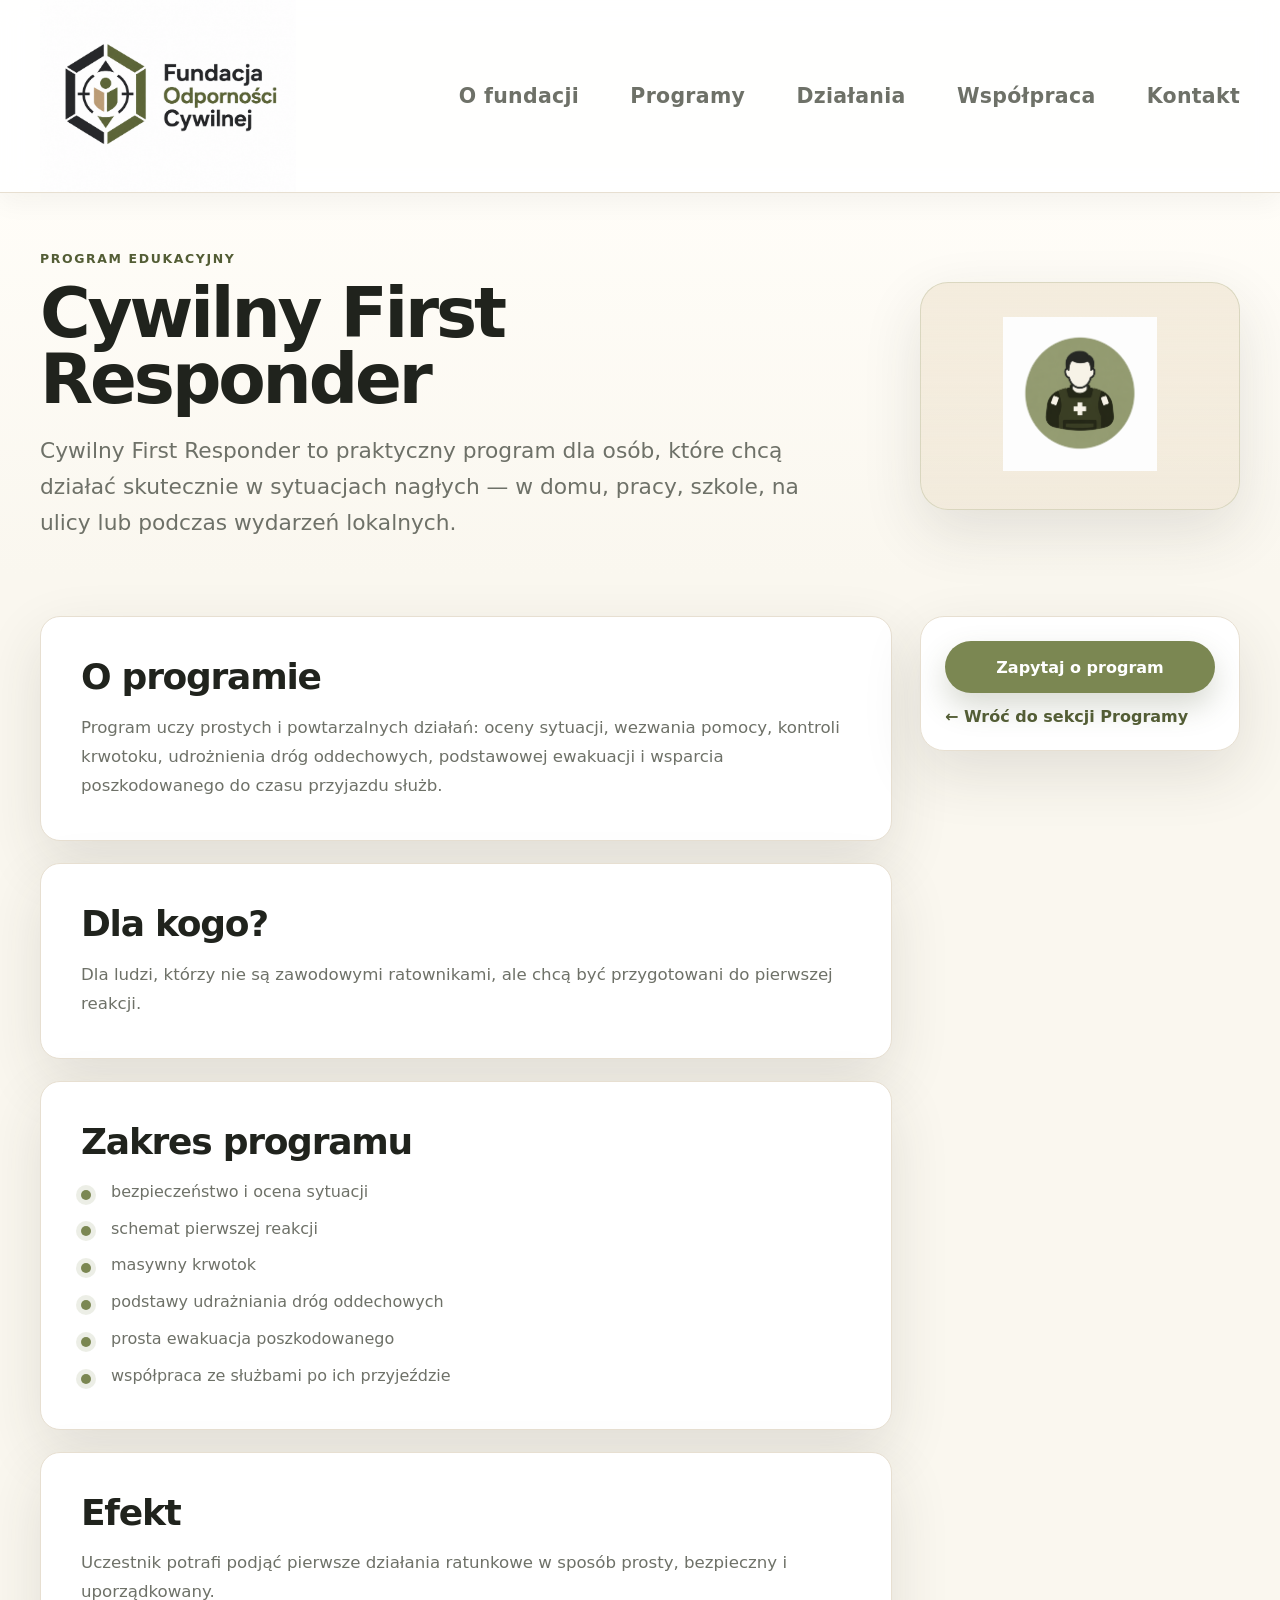
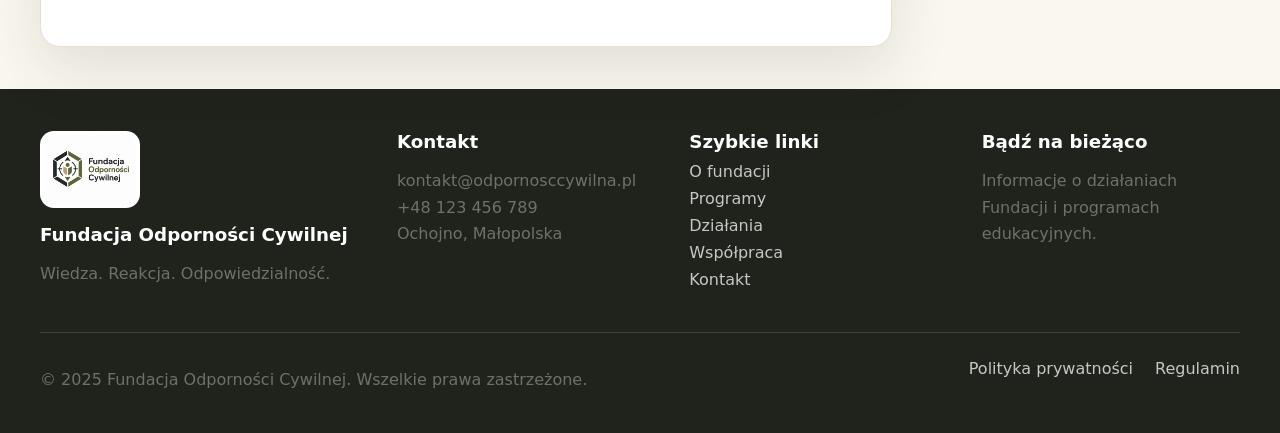
==== cywilny-first-responder/index.html @ 4ef8a20d "Dodaj podstrony programów fundacji" ====
<!doctype html>
<html lang="pl">
<head>
  <meta charset="utf-8">
  <meta name="viewport" content="width=device-width, initial-scale=1">
  <title>Cywilny First Responder | Fundacja Odporności Cywilnej</title>
  <meta name="description" content="Cywilny First Responder to praktyczny program dla osób, które chcą działać skutecznie w sytuacjach nagłych — w domu, pracy, szkole, na ulicy lub podczas wydarzeń lokalnych.">
  <meta property="og:title" content="Cywilny First Responder | Fundacja Odporności Cywilnej">
  <meta property="og:description" content="Cywilny First Responder to praktyczny program dla osób, które chcą działać skutecznie w sytuacjach nagłych — w domu, pracy, szkole, na ulicy lub podczas wydarzeń lokalnych.">
  <meta property="og:type" content="website">
  <meta property="og:image" content="../assetslogo.png.png">
  <link rel="icon" type="image/png" href="../favicon.png">
  <link rel="shortcut icon" href="../favicon.png">
  <link rel="stylesheet" href="../css/style.css">
</head>
<body>
  <header class="site-header" id="top">
    <div class="container header-inner">
      <a class="brand site-logo" href="../index.html#top" aria-label="Fundacja Odporności Cywilnej">
        <img src="../assetslogo.png.png" alt="Logo Fundacji Odporności Cywilnej">
      </a>
      <button class="nav-toggle" type="button" aria-expanded="false" aria-controls="site-nav">
        <span></span><span></span><span></span>
        <span class="sr-only">Otwórz menu</span>
      </button>
      <nav class="site-nav" id="site-nav" aria-label="Główna nawigacja">
        <a href="../index.html#o-fundacji">O fundacji</a>
        <a href="../index.html#programy">Programy</a>
        <a href="../index.html#dzialania">Działania</a>
        <a href="../index.html#wspolpraca">Współpraca</a>
        <a href="../index.html#kontakt">Kontakt</a>
      </nav>
    </div>
  </header>

  <main>
    <section class="program-hero section-soft">
      <div class="container program-hero-grid">
        <div>
          <p class="eyebrow">Program edukacyjny</p>
          <h1>Cywilny First Responder</h1>
          <p class="program-lead">Cywilny First Responder to praktyczny program dla osób, które chcą działać skutecznie w sytuacjach nagłych — w domu, pracy, szkole, na ulicy lub podczas wydarzeń lokalnych.</p>
        </div>
        <div class="program-hero-card" aria-hidden="true"><img src="../repsonder.png" alt=""></div>
      </div>
    </section>

    <section class="section">
      <div class="container program-layout">
        <div class="program-content">
          <article class="program-section-card info-card">
            <h2>O programie</h2>
            <p>Program uczy prostych i powtarzalnych działań: oceny sytuacji, wezwania pomocy, kontroli krwotoku, udrożnienia dróg oddechowych, podstawowej ewakuacji i wsparcia poszkodowanego do czasu przyjazdu służb.</p>
          </article>
          <article class="program-section-card info-card">
            <h2>Dla kogo?</h2>
            <p>Dla ludzi, którzy nie są zawodowymi ratownikami, ale chcą być przygotowani do pierwszej reakcji.</p>
          </article>
          <article class="program-section-card info-card">
            <h2>Zakres programu</h2>
            <ul class="program-list">
              <li>bezpieczeństwo i ocena sytuacji</li>
              <li>schemat pierwszej reakcji</li>
              <li>masywny krwotok</li>
              <li>podstawy udrażniania dróg oddechowych</li>
              <li>prosta ewakuacja poszkodowanego</li>
              <li>współpraca ze służbami po ich przyjeździe</li>
            </ul>
          </article>
          <article class="program-section-card info-card">
            <h2>Efekt</h2>
            <p>Uczestnik potrafi podjąć pierwsze działania ratunkowe w sposób prosty, bezpieczny i uporządkowany.</p>
          </article>
        </div>
        <aside class="program-aside" aria-label="Kontakt w sprawie programu">
          <a class="btn btn-primary" href="../index.html#kontakt">Zapytaj o program</a>
          <a class="back-link" href="../index.html#programy">← Wróć do sekcji Programy</a>
        </aside>
      </div>
    </section>
  </main>

  <footer class="site-footer">
    <div class="container footer-grid">
      <div><img class="footer-logo" src="../assetslogo.png.png" alt="Logo Fundacji Odporności Cywilnej"><h3>Fundacja Odporności Cywilnej</h3><p>Wiedza. Reakcja. Odpowiedzialność.</p></div>
      <div><h3>Kontakt</h3><p>kontakt@odpornosccywilna.pl<br>+48 123 456 789<br>Ochojno, Małopolska</p></div>
      <div><h3>Szybkie linki</h3><a href="../index.html#o-fundacji">O fundacji</a><a href="../index.html#programy">Programy</a><a href="../index.html#dzialania">Działania</a><a href="../index.html#wspolpraca">Współpraca</a><a href="../index.html#kontakt">Kontakt</a></div>
      <div><h3>Bądź na bieżąco</h3><p>Informacje o działaniach Fundacji i programach edukacyjnych.</p></div>
    </div>
    <div class="container footer-bottom"><p>© 2025 Fundacja Odporności Cywilnej. Wszelkie prawa zastrzeżone.</p><div><a href="#">Polityka prywatności</a><a href="#">Regulamin</a></div></div>
  </footer>
  <script src="../js/main.js"></script>
</body>
</html>
---- css/style.css ----
:root {
  --color-dark: #20231d;
  --color-olive: #7b8752;
  --color-olive-dark: #535d35;
  --color-sand: #e9ddc7;
  --color-bg: #faf7ef;
  --color-card: #ffffff;
  --color-muted: #6e7168;
  --color-border: #e7dfd1;
  --shadow-soft: 0 22px 60px rgba(49, 52, 39, 0.12);
}
* { box-sizing: border-box; }
html { scroll-behavior: smooth; scroll-padding-top: 145px; }
body { margin: 0; overflow-x: hidden; font-family: Inter, ui-sans-serif, system-ui, -apple-system, BlinkMacSystemFont, "Segoe UI", sans-serif; color: var(--color-dark); background: var(--color-bg); }
img { max-width: 100%; }
a { color: inherit; text-decoration: none; }
.container { width: min(1200px, calc(100% - 48px)); margin-inline: auto; }
.section, section { padding-top: 42px; padding-bottom: 42px; }
.section-soft { background: linear-gradient(180deg, #fffdf8 0%, var(--color-bg) 100%); }
.site-header { position: sticky; top: 0; z-index: 20; min-height: 145px; background: rgba(255,255,255,.94); border-bottom: 1px solid var(--color-border); box-shadow: 0 8px 26px rgba(32,35,29,.05); backdrop-filter: blur(14px); }
.header-inner { min-height: 145px; display: flex; align-items: center; justify-content: space-between; gap: clamp(42px, 5vw, 72px); padding-block: 0; }
.brand { flex: 0 0 auto; display: flex; align-items: center; margin: 0; padding: 0; }
.brand img { height: clamp(105px, 15vw, 220px); width: auto; max-width: none; display: block; object-fit: contain; }
.site-nav { display: flex; flex: 1 1 auto; align-items: center; justify-content: flex-end; gap: clamp(42px, 4vw, 56px); font-size: clamp(18px, 1.6vw, 24px); font-weight: 800; letter-spacing: .015em; color: var(--color-muted); white-space: nowrap; }
.site-nav a:hover { color: var(--color-olive-dark); }
.nav-toggle { display: none; border: 0; background: var(--color-sand); border-radius: 14px; padding: 12px; }
.nav-toggle span:not(.sr-only) { display: block; width: 24px; height: 2px; margin: 5px 0; background: var(--color-dark); }
.sr-only { position: absolute; width: 1px; height: 1px; overflow: hidden; clip: rect(0,0,0,0); }
.hero { padding-top: 56px; padding-bottom: 34px; }
.hero-grid { display: grid; grid-template-columns: minmax(0, 0.9fr) minmax(420px, 1.1fr); gap: clamp(32px, 6vw, 72px); align-items: center; }
.eyebrow { margin: 0 0 14px; color: var(--color-olive-dark); font-size: .78rem; font-weight: 800; letter-spacing: .13em; text-transform: uppercase; }
h1, h2, h3, p { overflow-wrap: anywhere; }
h1 { margin: 0; font-size: clamp(54px, 5.4vw, 80px); line-height: .96; font-weight: 800; letter-spacing: -.045em; }
h1 span, h2 span { color: var(--color-olive); }
h2 { margin: 0; font-size: clamp(32px, 4vw, 52px); line-height: 1.1; letter-spacing: -.035em; }
h3 { margin: 18px 0 10px; font-size: 1.14rem; }
.hero-lead, .section-lead { color: var(--color-muted); font-size: clamp(1.08rem, 2vw, 1.32rem); line-height: 1.65; max-width: 590px; }
.hero-lead { margin-top: clamp(16px, 2vw, 22px); }
.hero-actions { display: flex; flex-wrap: wrap; gap: 14px; margin-top: 32px; }
.btn { display: inline-flex; align-items: center; justify-content: center; min-height: 52px; padding: 14px 24px; border-radius: 999px; font-weight: 800; transition: transform .2s ease, box-shadow .2s ease, background .2s ease; }
.btn:hover { transform: translateY(-2px); }
.btn-primary { background: var(--color-olive); color: white; box-shadow: 0 14px 30px rgba(83,93,53,.22); }
.btn-secondary { background: white; border: 1px solid var(--color-border); color: var(--color-dark); }
.btn-light { background: white; color: var(--color-olive-dark); }
.hero-visual { min-width: 0; }
.hero-image { width: 100%; max-width: 720px; height: auto; object-fit: contain; display: block; margin-left: auto; }
.section-heading, .section-header { max-width: 760px; margin-bottom: 22px; }
.cards-grid { display: grid; gap: 22px; margin-top: 22px; }
.programs-grid, .audience-grid { margin-top: 22px; }
.four-cols { grid-template-columns: repeat(4, minmax(0, 1fr)); }
.info-card, .mission-card, .collaboration-card, .contact-card { background: var(--color-card); border: 1px solid var(--color-border); border-radius: 20px; box-shadow: var(--shadow-soft); }
.info-card { padding: 28px; transition: transform .22s ease, box-shadow .22s ease; }
#programy .info-card, #dla-kogo .info-card { padding-top: 34px; }
.info-card:hover { transform: translateY(-6px); box-shadow: 0 28px 70px rgba(49,52,39,.16); }
.info-card img { width: 72px; height: 72px; object-fit: contain; display: block; }
#programy .info-card img, #dla-kogo .info-card img { width: clamp(76px, 7vw, 120px); height: auto; object-fit: contain; margin-bottom: 22px; }
.info-card p, .mission-card p, .collaboration-card p, .contact-card, .site-footer p { color: var(--color-muted); line-height: 1.65; }
.mission-card { display: grid; grid-template-columns: minmax(190px, .34fr) minmax(0, 1fr); align-items: start; gap: clamp(30px, 5vw, 58px); padding: clamp(32px, 5vw, 58px); overflow: hidden; position: relative; }
.mission-card::after { content: ""; position: absolute; inset: auto -70px -110px auto; width: 260px; height: 260px; border-radius: 50%; background: rgba(123,135,82,.12); pointer-events: none; }
.mission-aside { position: relative; z-index: 1; display: grid; gap: 18px; align-content: start; justify-items: start; padding: 24px; border-radius: 24px; background: linear-gradient(180deg, #f4ecdd 0%, rgba(233,221,199,.54) 100%); border: 1px solid rgba(123,135,82,.18); }
.mission-aside p { margin: 0; color: var(--color-olive-dark); font-size: .95rem; font-weight: 800; line-height: 1.45; }
.mission-icon { width: clamp(120px, 8vw, 140px); height: clamp(120px, 8vw, 140px); border-radius: 32px; display: grid; place-items: center; background: var(--color-sand); }
.mission-icon img { width: clamp(120px, 8vw, 140px); height: auto; object-fit: contain; display: block; }
.mission-content { position: relative; z-index: 1; }
.bio-copy { margin-top: 22px; display: grid; gap: 14px; }
.bio-copy p { margin: 0; }
.bio-tags { display: flex; flex-wrap: wrap; gap: 10px; margin-top: 28px; }
.bio-tags span { display: inline-flex; align-items: center; min-height: 38px; padding: 9px 14px; border-radius: 999px; background: rgba(233,221,199,.55); border: 1px solid rgba(123,135,82,.24); color: var(--color-olive-dark); font-size: .9rem; font-weight: 800; }
.actions-section { background: #f1eadc; }
.actions-grid { display: grid; grid-template-columns: .9fr 1.1fr; gap: 48px; align-items: start; }
.action-list { display: grid; grid-template-columns: repeat(2, minmax(0,1fr)); gap: 16px; }
.action-list span { padding: 20px; background: rgba(255,255,255,.74); border: 1px solid var(--color-border); border-radius: 18px; font-weight: 800; }
.collaboration-card { padding: clamp(32px, 5vw, 58px); max-width: 900px; }
.collaboration-card .btn { margin-top: 16px; }
.cta-section { padding-top: clamp(28px, 4vw, 40px); }
.cta-card { display: grid; grid-template-columns: 1fr auto; gap: 28px; align-items: center; padding: clamp(30px, 5vw, 54px); border-radius: 28px; color: white; background: linear-gradient(135deg, var(--color-olive-dark), var(--color-olive)); box-shadow: var(--shadow-soft); }
.cta-card p { color: rgba(255,255,255,.82); font-size: 1.1rem; }
.contact-grid { display: grid; grid-template-columns: 1fr .8fr; gap: 34px; align-items: center; }
.contact-card { display: grid; gap: 16px; padding: 34px; font-style: normal; font-weight: 800; }
.site-footer { padding: 42px 0 24px; background: #1f231b; color: white; }
.footer-grid { display: grid; grid-template-columns: 1.25fr 1fr 1fr 1fr; gap: 34px; }
.footer-logo { height: clamp(70px, 6vw, 105px); width: auto; display: block; object-fit: contain; margin-bottom: 16px; background: white; border-radius: 14px; padding: 4px; }
.site-footer h3 { margin-top: 0; }
.site-footer a { display: block; color: rgba(255,255,255,.75); margin: 8px 0; }
.footer-bottom { border-top: 1px solid rgba(255,255,255,.14); margin-top: 28px; padding-top: 18px; display: flex; justify-content: space-between; gap: 20px; }
.footer-bottom div { display: flex; gap: 22px; }
@media (max-width: 980px) { .site-header, .header-inner { min-height: 120px; } .site-nav { gap: clamp(28px, 3vw, 42px); } h1 { font-size: clamp(54px, 6.6vw, 60px); line-height: .98; } .hero-grid, .actions-grid, .contact-grid { grid-template-columns: 1fr; } .hero-copy { text-align: center; } .hero-lead, .hero-actions { justify-content: center; margin-left: auto; margin-right: auto; } .hero-image { margin: 0 auto; } .four-cols { grid-template-columns: repeat(2, minmax(0, 1fr)); } .footer-grid { grid-template-columns: repeat(2, minmax(0, 1fr)); } }
@media (max-width: 860px) { .site-header, .header-inner { min-height: 94px; } .header-inner { padding-block: 0; } .nav-toggle { display: block; flex: 0 0 auto; } .site-nav { position: fixed; inset: 94px 16px auto 16px; display: none; flex-direction: column; align-items: stretch; gap: 0; padding: 14px; background: white; border: 1px solid var(--color-border); border-radius: 18px; box-shadow: var(--shadow-soft); white-space: normal; } .site-nav.is-open { display: flex; } .site-nav a { padding: 14px; } }
@media (max-width: 760px) { .site-nav.is-open { display: flex; } h1 { font-size: clamp(42px, 10vw, 46px); line-height: 1; } .hero { padding-top: 36px; padding-bottom: 30px; } .hero-lead { margin-top: 14px; } .site-nav a { padding: 14px; } .four-cols, .action-list, .mission-card, .cta-card, .footer-grid { grid-template-columns: 1fr; } .mission-card { text-align: left; } .mission-aside { justify-items: center; text-align: center; } .mission-icon { margin-inline: auto; } .bio-tags { gap: 8px; } .bio-tags span { width: 100%; justify-content: center; } .cta-card { text-align: center; } .footer-bottom, .footer-bottom div { flex-direction: column; } }

.program-card { display: block; height: 100%; }
.program-card h3 { color: var(--color-dark); }
.program-card p { color: var(--color-muted); }
.program-hero { padding-top: 58px; padding-bottom: 34px; }
.program-hero-grid { display: grid; grid-template-columns: minmax(0, 1fr) minmax(220px, 320px); gap: clamp(28px, 6vw, 72px); align-items: center; }
.program-hero-card { justify-self: end; width: min(100%, 320px); padding: 34px; border-radius: 28px; background: linear-gradient(180deg, #f4ecdd 0%, rgba(233,221,199,.48) 100%); border: 1px solid rgba(123,135,82,.22); box-shadow: var(--shadow-soft); text-align: center; }
.program-hero-card img { width: clamp(116px, 12vw, 170px); height: auto; object-fit: contain; }
.program-lead { margin: 20px 0 0; max-width: 780px; color: var(--color-muted); font-size: clamp(1.12rem, 2vw, 1.36rem); line-height: 1.65; }
.program-layout { display: grid; grid-template-columns: minmax(0, 1fr) 320px; gap: 28px; align-items: start; }
.program-content { display: grid; gap: 22px; }
.program-section-card { padding: clamp(26px, 4vw, 40px); }
.program-section-card h2 { font-size: clamp(26px, 3vw, 36px); }
.program-section-card p { margin: 16px 0 0; color: var(--color-muted); line-height: 1.75; font-size: 1.04rem; }
.program-list { margin: 18px 0 0; padding: 0; list-style: none; display: grid; gap: 12px; }
.program-list li { position: relative; padding-left: 30px; color: var(--color-muted); line-height: 1.55; }
.program-list li::before { content: ""; position: absolute; left: 0; top: .62em; width: 10px; height: 10px; border-radius: 50%; background: var(--color-olive); box-shadow: 0 0 0 5px rgba(123,135,82,.14); }
.program-aside { position: sticky; top: 170px; display: grid; gap: 14px; padding: 24px; border-radius: 24px; background: #fff; border: 1px solid var(--color-border); box-shadow: var(--shadow-soft); }
.program-aside .btn { width: 100%; }
.back-link { display: inline-flex; align-items: center; gap: 8px; color: var(--color-olive-dark); font-weight: 800; }
.back-link:hover { color: var(--color-olive); }
@media (max-width: 980px) { .program-hero-grid, .program-layout { grid-template-columns: 1fr; } .program-hero-card { justify-self: start; } .program-aside { position: static; } }
@media (max-width: 760px) { .program-hero { padding-top: 38px; } .program-section-card, .program-aside { padding: 24px; } }
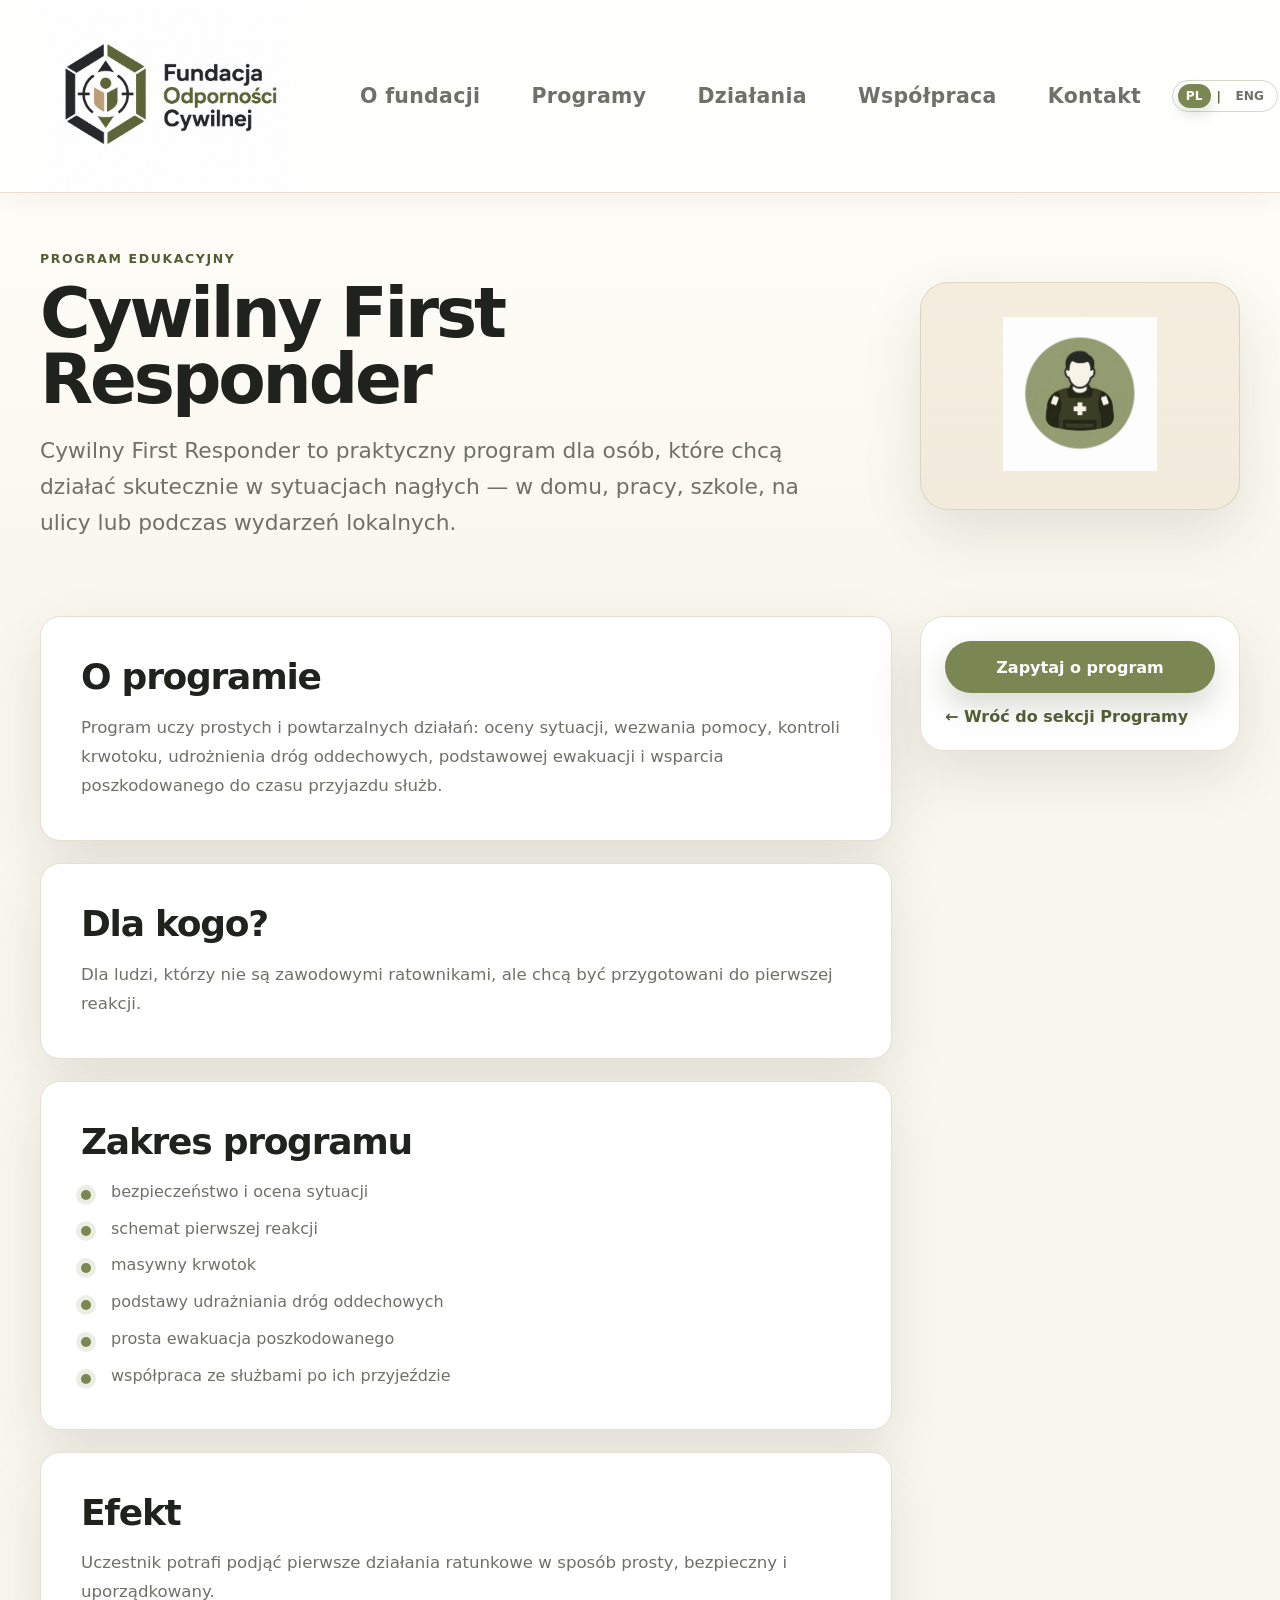
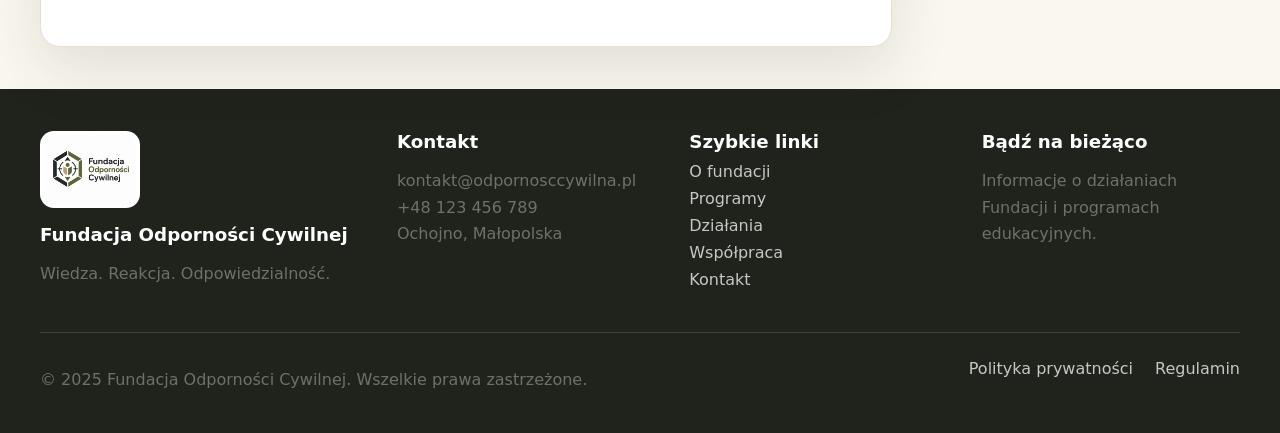
==== commit 77eb8c30: "Add bilingual language switcher" ====
--- a/cywilny-first-responder/index.html
+++ b/cywilny-first-responder/index.html
@@ -29,6 +29,11 @@
         <a href="../index.html#dzialania">Działania</a>
         <a href="../index.html#wspolpraca">Współpraca</a>
         <a href="../index.html#kontakt">Kontakt</a>
+        <div class="language-switcher" role="group" aria-label="Wybór języka" data-i18n-attr="aria-label:language.switcherLabel">
+          <button class="language-option is-active" type="button" data-lang="pl" aria-pressed="true">PL</button>
+          <span aria-hidden="true">|</span>
+          <button class="language-option" type="button" data-lang="en" aria-pressed="false">ENG</button>
+        </div>
       </nav>
     </div>
   </header>
--- a/css/style.css
+++ b/css/style.css
@@ -48,20 +48,22 @@
 .cards-grid { display: grid; gap: 22px; margin-top: 22px; }
 .programs-grid, .audience-grid { margin-top: 22px; }
 .four-cols { grid-template-columns: repeat(4, minmax(0, 1fr)); }
-.info-card, .mission-card, .collaboration-card, .contact-card { background: var(--color-card); border: 1px solid var(--color-border); border-radius: 20px; box-shadow: var(--shadow-soft); }
+.info-card, .mission-card, .collaboration-card { background: var(--color-card); border: 1px solid var(--color-border); border-radius: 20px; box-shadow: var(--shadow-soft); }
 .info-card { padding: 28px; transition: transform .22s ease, box-shadow .22s ease; }
 #programy .info-card, #dla-kogo .info-card { padding-top: 34px; }
 .info-card:hover { transform: translateY(-6px); box-shadow: 0 28px 70px rgba(49,52,39,.16); }
 .info-card img { width: 72px; height: 72px; object-fit: contain; display: block; }
 #programy .info-card img, #dla-kogo .info-card img { width: clamp(76px, 7vw, 120px); height: auto; object-fit: contain; margin-bottom: 22px; }
-.info-card p, .mission-card p, .collaboration-card p, .contact-card, .site-footer p { color: var(--color-muted); line-height: 1.65; }
+.info-card p, .mission-card p, .collaboration-card p, .site-footer p { color: var(--color-muted); line-height: 1.65; }
+.mission-section { position: relative; overflow: hidden; }
 .mission-card { display: grid; grid-template-columns: minmax(190px, .34fr) minmax(0, 1fr); align-items: start; gap: clamp(30px, 5vw, 58px); padding: clamp(32px, 5vw, 58px); overflow: hidden; position: relative; }
 .mission-card::after { content: ""; position: absolute; inset: auto -70px -110px auto; width: 260px; height: 260px; border-radius: 50%; background: rgba(123,135,82,.12); pointer-events: none; }
-.mission-aside { position: relative; z-index: 1; display: grid; gap: 18px; align-content: start; justify-items: start; padding: 24px; border-radius: 24px; background: linear-gradient(180deg, #f4ecdd 0%, rgba(233,221,199,.54) 100%); border: 1px solid rgba(123,135,82,.18); }
+.o-fundacji-watermark { position: absolute; right: 40px; bottom: 20px; width: 420px; max-width: 42%; opacity: 0.10; z-index: 1; pointer-events: none; }
+.mission-aside { position: relative; z-index: 2; display: grid; gap: 18px; align-content: start; justify-items: start; padding: 24px; border-radius: 24px; background: linear-gradient(180deg, #f4ecdd 0%, rgba(233,221,199,.54) 100%); border: 1px solid rgba(123,135,82,.18); }
 .mission-aside p { margin: 0; color: var(--color-olive-dark); font-size: .95rem; font-weight: 800; line-height: 1.45; }
 .mission-icon { width: clamp(120px, 8vw, 140px); height: clamp(120px, 8vw, 140px); border-radius: 32px; display: grid; place-items: center; background: var(--color-sand); }
 .mission-icon img { width: clamp(120px, 8vw, 140px); height: auto; object-fit: contain; display: block; }
-.mission-content { position: relative; z-index: 1; }
+.mission-content { position: relative; z-index: 2; }
 .bio-copy { margin-top: 22px; display: grid; gap: 14px; }
 .bio-copy p { margin: 0; }
 .bio-tags { display: flex; flex-wrap: wrap; gap: 10px; margin-top: 28px; }
@@ -70,13 +72,18 @@
 .actions-grid { display: grid; grid-template-columns: .9fr 1.1fr; gap: 48px; align-items: start; }
 .action-list { display: grid; grid-template-columns: repeat(2, minmax(0,1fr)); gap: 16px; }
 .action-list span { padding: 20px; background: rgba(255,255,255,.74); border: 1px solid var(--color-border); border-radius: 18px; font-weight: 800; }
-.collaboration-card { padding: clamp(32px, 5vw, 58px); max-width: 900px; }
+.collaboration-section { position: relative; overflow: hidden; isolation: isolate; padding-inline: 0; }
+.wspolpraca-watermark { position: absolute; right: 40px; bottom: 20px; width: 420px; max-width: 45%; opacity: .14; z-index: 1; pointer-events: none; }
+.wspolpraca-content { position: relative; z-index: 2; }
+.collaboration-card { width: min(900px, calc(100% - 48px)); max-width: 900px; min-width: 0; margin-inline: auto; padding: clamp(32px, 5vw, 58px); background: linear-gradient(135deg, rgba(255,253,248,.9), rgba(244,238,224,.82)); border-color: rgba(210,199,176,.74); overflow: hidden; }
+.collaboration-card::before { content: ""; position: absolute; inset: 0; background: radial-gradient(circle at 78% 24%, rgba(255,255,255,.52), transparent 34%); pointer-events: none; }
+.collaboration-card > * { position: relative; z-index: 1; max-width: 760px; }
+.collaboration-card p { overflow-wrap: break-word; hyphens: auto; }
 .collaboration-card .btn { margin-top: 16px; }
 .cta-section { padding-top: clamp(28px, 4vw, 40px); }
 .cta-card { display: grid; grid-template-columns: 1fr auto; gap: 28px; align-items: center; padding: clamp(30px, 5vw, 54px); border-radius: 28px; color: white; background: linear-gradient(135deg, var(--color-olive-dark), var(--color-olive)); box-shadow: var(--shadow-soft); }
 .cta-card p { color: rgba(255,255,255,.82); font-size: 1.1rem; }
-.contact-grid { display: grid; grid-template-columns: 1fr .8fr; gap: 34px; align-items: center; }
-.contact-card { display: grid; gap: 16px; padding: 34px; font-style: normal; font-weight: 800; }
+.contact-grid { display: block; max-width: 760px; }
 .site-footer { padding: 42px 0 24px; background: #1f231b; color: white; }
 .footer-grid { display: grid; grid-template-columns: 1.25fr 1fr 1fr 1fr; gap: 34px; }
 .footer-logo { height: clamp(70px, 6vw, 105px); width: auto; display: block; object-fit: contain; margin-bottom: 16px; background: white; border-radius: 14px; padding: 4px; }
@@ -84,9 +91,10 @@
 .site-footer a { display: block; color: rgba(255,255,255,.75); margin: 8px 0; }
 .footer-bottom { border-top: 1px solid rgba(255,255,255,.14); margin-top: 28px; padding-top: 18px; display: flex; justify-content: space-between; gap: 20px; }
 .footer-bottom div { display: flex; gap: 22px; }
-@media (max-width: 980px) { .site-header, .header-inner { min-height: 120px; } .site-nav { gap: clamp(28px, 3vw, 42px); } h1 { font-size: clamp(54px, 6.6vw, 60px); line-height: .98; } .hero-grid, .actions-grid, .contact-grid { grid-template-columns: 1fr; } .hero-copy { text-align: center; } .hero-lead, .hero-actions { justify-content: center; margin-left: auto; margin-right: auto; } .hero-image { margin: 0 auto; } .four-cols { grid-template-columns: repeat(2, minmax(0, 1fr)); } .footer-grid { grid-template-columns: repeat(2, minmax(0, 1fr)); } }
+@media (max-width: 980px) { .site-header, .header-inner { min-height: 120px; } .site-nav { gap: clamp(28px, 3vw, 42px); } h1 { font-size: clamp(54px, 6.6vw, 60px); line-height: .98; } .hero-grid, .actions-grid { grid-template-columns: 1fr; } .hero-copy { text-align: center; } .hero-lead, .hero-actions { justify-content: center; margin-left: auto; margin-right: auto; } .hero-image { margin: 0 auto; } .four-cols { grid-template-columns: repeat(2, minmax(0, 1fr)); } .footer-grid { grid-template-columns: repeat(2, minmax(0, 1fr)); } }
 @media (max-width: 860px) { .site-header, .header-inner { min-height: 94px; } .header-inner { padding-block: 0; } .nav-toggle { display: block; flex: 0 0 auto; } .site-nav { position: fixed; inset: 94px 16px auto 16px; display: none; flex-direction: column; align-items: stretch; gap: 0; padding: 14px; background: white; border: 1px solid var(--color-border); border-radius: 18px; box-shadow: var(--shadow-soft); white-space: normal; } .site-nav.is-open { display: flex; } .site-nav a { padding: 14px; } }
-@media (max-width: 760px) { .site-nav.is-open { display: flex; } h1 { font-size: clamp(42px, 10vw, 46px); line-height: 1; } .hero { padding-top: 36px; padding-bottom: 30px; } .hero-lead { margin-top: 14px; } .site-nav a { padding: 14px; } .four-cols, .action-list, .mission-card, .cta-card, .footer-grid { grid-template-columns: 1fr; } .mission-card { text-align: left; } .mission-aside { justify-items: center; text-align: center; } .mission-icon { margin-inline: auto; } .bio-tags { gap: 8px; } .bio-tags span { width: 100%; justify-content: center; } .cta-card { text-align: center; } .footer-bottom, .footer-bottom div { flex-direction: column; } }
+@media (max-width: 768px) { .wspolpraca-watermark { width: 260px; max-width: none; right: -60px; bottom: 10px; opacity: .08; } .o-fundacji-watermark { width: 260px; max-width: none; right: -60px; bottom: 10px; opacity: 0.07; } }
+@media (max-width: 760px) { .site-nav.is-open { display: flex; } h1 { font-size: clamp(42px, 10vw, 46px); line-height: 1; } .hero { padding-top: 36px; padding-bottom: 30px; } .hero-lead { margin-top: 14px; } .site-nav a { padding: 14px; } .four-cols, .action-list, .mission-card, .cta-card, .footer-grid { grid-template-columns: 1fr; } .mission-card { text-align: left; } .mission-aside { justify-items: center; text-align: center; } .mission-icon { margin-inline: auto; } .bio-tags { gap: 8px; } .bio-tags span { width: 100%; justify-content: center; } .collaboration-card { width: min(100% - 32px, 900px); padding: 28px 22px; background: linear-gradient(135deg, rgba(255,253,248,.92), rgba(244,238,224,.86)); } .cta-card { text-align: center; } .footer-bottom, .footer-bottom div { flex-direction: column; } }
 
 .program-card { display: block; height: 100%; }
 .program-card h3 { color: var(--color-dark); }
@@ -110,3 +118,8 @@
 .back-link:hover { color: var(--color-olive); }
 @media (max-width: 980px) { .program-hero-grid, .program-layout { grid-template-columns: 1fr; } .program-hero-card { justify-self: start; } .program-aside { position: static; } }
 @media (max-width: 760px) { .program-hero { padding-top: 38px; } .program-section-card, .program-aside { padding: 24px; } }
+.language-switcher { display: inline-flex; align-items: center; gap: 6px; flex: 0 0 auto; margin-left: clamp(-24px, -1.6vw, -10px); padding: 3px 5px; border: 1px solid rgba(123,135,82,.32); border-radius: 999px; color: var(--color-olive-dark); font-size: clamp(12px, .95vw, 14px); font-weight: 800; letter-spacing: .04em; line-height: 1; }
+.language-option { appearance: none; border: 0; border-radius: 999px; background: transparent; color: var(--color-muted); cursor: pointer; font: inherit; line-height: 1; padding: 6px 8px; transition: background .2s ease, color .2s ease, box-shadow .2s ease; }
+.language-option:hover { color: var(--color-olive-dark); }
+.language-option.is-active { background: var(--color-olive); color: white; box-shadow: 0 6px 14px rgba(83,93,53,.18); }
+@media (max-width: 860px) { .language-switcher { align-self: flex-start; margin: 8px 14px 6px; } }
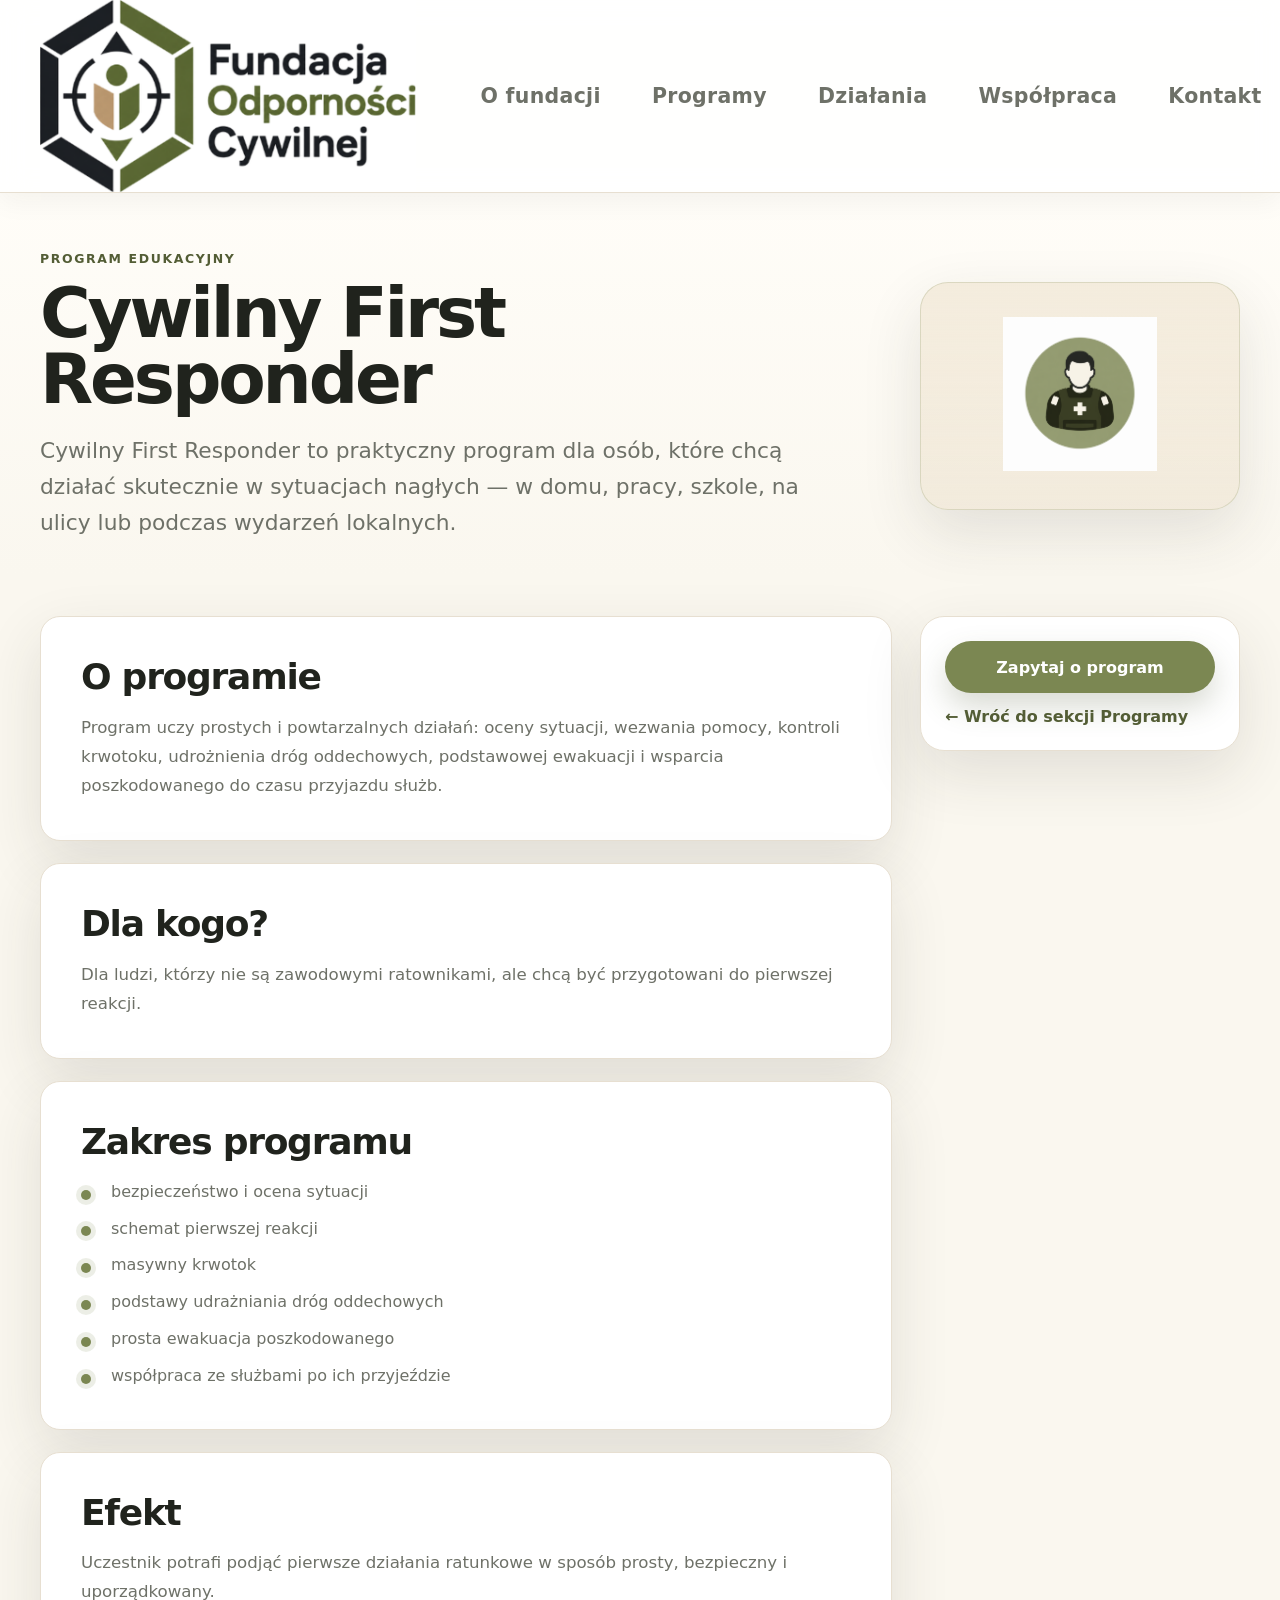
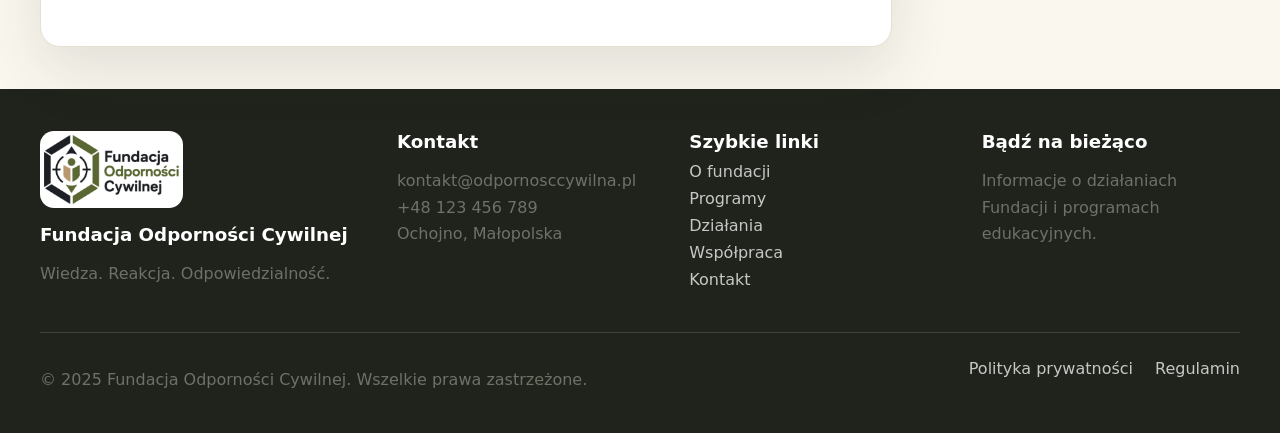
==== commit 568cb796: "Replace homepage logo asset references" ====
--- a/cywilny-first-responder/index.html
+++ b/cywilny-first-responder/index.html
@@ -8,7 +8,7 @@
   <meta property="og:title" content="Cywilny First Responder | Fundacja Odporności Cywilnej">
   <meta property="og:description" content="Cywilny First Responder to praktyczny program dla osób, które chcą działać skutecznie w sytuacjach nagłych — w domu, pracy, szkole, na ulicy lub podczas wydarzeń lokalnych.">
   <meta property="og:type" content="website">
-  <meta property="og:image" content="../assetslogo.png.png">
+  <meta property="og:image" content="../logo_foc_home_1600w%20%20NEW%20MAIN.png">
   <link rel="icon" type="image/png" href="../favicon.png">
   <link rel="shortcut icon" href="../favicon.png">
   <link rel="stylesheet" href="../css/style.css">
@@ -17,7 +17,7 @@
   <header class="site-header" id="top">
     <div class="container header-inner">
       <a class="brand site-logo" href="../index.html#top" aria-label="Fundacja Odporności Cywilnej">
-        <img src="../assetslogo.png.png" alt="Logo Fundacji Odporności Cywilnej">
+        <img src="../logo_foc_home_1600w%20%20NEW%20MAIN.png" alt="Logo Fundacji Odporności Cywilnej">
       </a>
       <button class="nav-toggle" type="button" aria-expanded="false" aria-controls="site-nav">
         <span></span><span></span><span></span>
@@ -87,7 +87,7 @@
 
   <footer class="site-footer">
     <div class="container footer-grid">
-      <div><img class="footer-logo" src="../assetslogo.png.png" alt="Logo Fundacji Odporności Cywilnej"><h3>Fundacja Odporności Cywilnej</h3><p>Wiedza. Reakcja. Odpowiedzialność.</p></div>
+      <div><img class="footer-logo" src="../logo_foc_home_1600w%20%20NEW%20MAIN.png" alt="Logo Fundacji Odporności Cywilnej"><h3>Fundacja Odporności Cywilnej</h3><p>Wiedza. Reakcja. Odpowiedzialność.</p></div>
       <div><h3>Kontakt</h3><p>kontakt@odpornosccywilna.pl<br>+48 123 456 789<br>Ochojno, Małopolska</p></div>
       <div><h3>Szybkie linki</h3><a href="../index.html#o-fundacji">O fundacji</a><a href="../index.html#programy">Programy</a><a href="../index.html#dzialania">Działania</a><a href="../index.html#wspolpraca">Współpraca</a><a href="../index.html#kontakt">Kontakt</a></div>
       <div><h3>Bądź na bieżąco</h3><p>Informacje o działaniach Fundacji i programach edukacyjnych.</p></div>
--- a/css/style.css
+++ b/css/style.css
@@ -66,8 +66,12 @@
 .mission-content { position: relative; z-index: 2; }
 .bio-copy { margin-top: 22px; display: grid; gap: 14px; }
 .bio-copy p { margin: 0; }
-.bio-tags { display: flex; flex-wrap: wrap; gap: 10px; margin-top: 28px; }
-.bio-tags span { display: inline-flex; align-items: center; min-height: 38px; padding: 9px 14px; border-radius: 999px; background: rgba(233,221,199,.55); border: 1px solid rgba(123,135,82,.24); color: var(--color-olive-dark); font-size: .9rem; font-weight: 800; }
+.bio-tags { display: grid; grid-template-columns: repeat(4, minmax(0, 1fr)); gap: 16px; margin-top: 30px; }
+.bio-tile { min-width: 0; margin: 0; padding: 8px; border-radius: 20px; background: rgba(255,253,248,.92); border: 1px solid rgba(123,135,82,.22); box-shadow: 0 16px 34px rgba(49,52,39,.10); overflow: hidden; transition: transform .28s ease, box-shadow .28s ease, border-color .28s ease; will-change: transform; }
+.bio-tile img { display: block; width: 100%; aspect-ratio: 4 / 3; height: auto; object-fit: cover; border-radius: 15px; background: var(--color-sand); transition: transform .28s ease, filter .28s ease; }
+.bio-tile:hover { transform: translateY(-2px) scale(1.015); border-color: rgba(123,135,82,.34); box-shadow: 0 20px 42px rgba(49,52,39,.14); }
+.bio-tile:hover img { transform: scale(1.01); filter: saturate(1.03) contrast(1.02); }
+@media (hover: none), (prefers-reduced-motion: reduce) { .bio-tile, .bio-tile img { transition: none; will-change: auto; } .bio-tile:hover, .bio-tile:hover img { transform: none; filter: none; } }
 .actions-section { background: #f1eadc; }
 .actions-grid { display: grid; grid-template-columns: .9fr 1.1fr; gap: 48px; align-items: start; }
 .action-list { display: grid; grid-template-columns: repeat(2, minmax(0,1fr)); gap: 16px; }
@@ -94,7 +98,7 @@
 @media (max-width: 980px) { .site-header, .header-inner { min-height: 120px; } .site-nav { gap: clamp(28px, 3vw, 42px); } h1 { font-size: clamp(54px, 6.6vw, 60px); line-height: .98; } .hero-grid, .actions-grid { grid-template-columns: 1fr; } .hero-copy { text-align: center; } .hero-lead, .hero-actions { justify-content: center; margin-left: auto; margin-right: auto; } .hero-image { margin: 0 auto; } .four-cols { grid-template-columns: repeat(2, minmax(0, 1fr)); } .footer-grid { grid-template-columns: repeat(2, minmax(0, 1fr)); } }
 @media (max-width: 860px) { .site-header, .header-inner { min-height: 94px; } .header-inner { padding-block: 0; } .nav-toggle { display: block; flex: 0 0 auto; } .site-nav { position: fixed; inset: 94px 16px auto 16px; display: none; flex-direction: column; align-items: stretch; gap: 0; padding: 14px; background: white; border: 1px solid var(--color-border); border-radius: 18px; box-shadow: var(--shadow-soft); white-space: normal; } .site-nav.is-open { display: flex; } .site-nav a { padding: 14px; } }
 @media (max-width: 768px) { .wspolpraca-watermark { width: 260px; max-width: none; right: -60px; bottom: 10px; opacity: .08; } .o-fundacji-watermark { width: 260px; max-width: none; right: -60px; bottom: 10px; opacity: 0.07; } }
-@media (max-width: 760px) { .site-nav.is-open { display: flex; } h1 { font-size: clamp(42px, 10vw, 46px); line-height: 1; } .hero { padding-top: 36px; padding-bottom: 30px; } .hero-lead { margin-top: 14px; } .site-nav a { padding: 14px; } .four-cols, .action-list, .mission-card, .cta-card, .footer-grid { grid-template-columns: 1fr; } .mission-card { text-align: left; } .mission-aside { justify-items: center; text-align: center; } .mission-icon { margin-inline: auto; } .bio-tags { gap: 8px; } .bio-tags span { width: 100%; justify-content: center; } .collaboration-card { width: min(100% - 32px, 900px); padding: 28px 22px; background: linear-gradient(135deg, rgba(255,253,248,.92), rgba(244,238,224,.86)); } .cta-card { text-align: center; } .footer-bottom, .footer-bottom div { flex-direction: column; } }
+@media (max-width: 760px) { .site-nav.is-open { display: flex; } h1 { font-size: clamp(42px, 10vw, 46px); line-height: 1; } .hero { padding-top: 36px; padding-bottom: 30px; } .hero-lead { margin-top: 14px; } .site-nav a { padding: 14px; } .four-cols, .action-list, .mission-card, .cta-card, .footer-grid { grid-template-columns: 1fr; } .mission-card { text-align: left; } .mission-aside { justify-items: center; text-align: center; } .mission-icon { margin-inline: auto; } .bio-tags { grid-template-columns: repeat(2, minmax(0, 1fr)); gap: 12px; } .collaboration-card { width: min(100% - 32px, 900px); padding: 28px 22px; background: linear-gradient(135deg, rgba(255,253,248,.92), rgba(244,238,224,.86)); } .cta-card { text-align: center; } .footer-bottom, .footer-bottom div { flex-direction: column; } }
 
 .program-card { display: block; height: 100%; }
 .program-card h3 { color: var(--color-dark); }
@@ -123,3 +127,6 @@
 .language-option:hover { color: var(--color-olive-dark); }
 .language-option.is-active { background: var(--color-olive); color: white; box-shadow: 0 6px 14px rgba(83,93,53,.18); }
 @media (max-width: 860px) { .language-switcher { align-self: flex-start; margin: 8px 14px 6px; } }
+
+@media (min-width: 761px) and (max-width: 1100px) { .bio-tags { grid-template-columns: repeat(3, minmax(0, 1fr)); } }
+@media (max-width: 520px) { .bio-tags { grid-template-columns: 1fr; } }
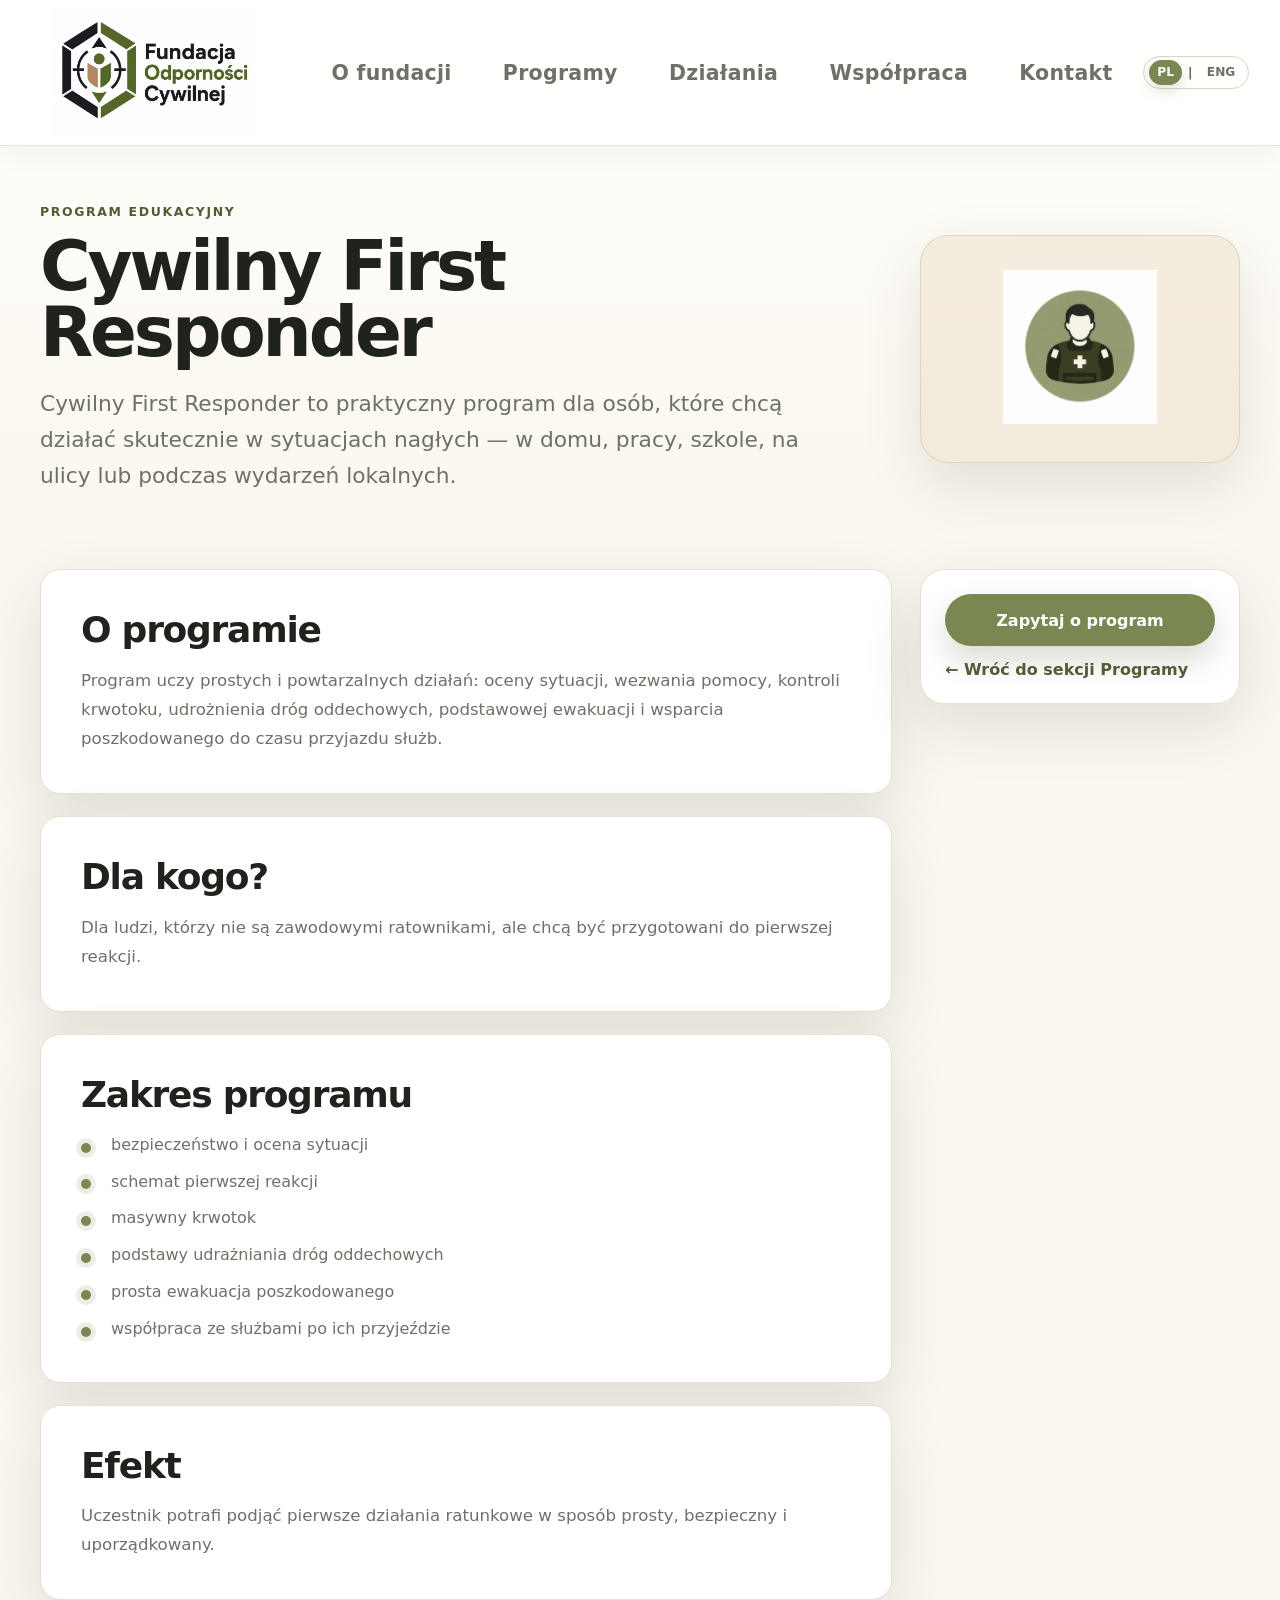
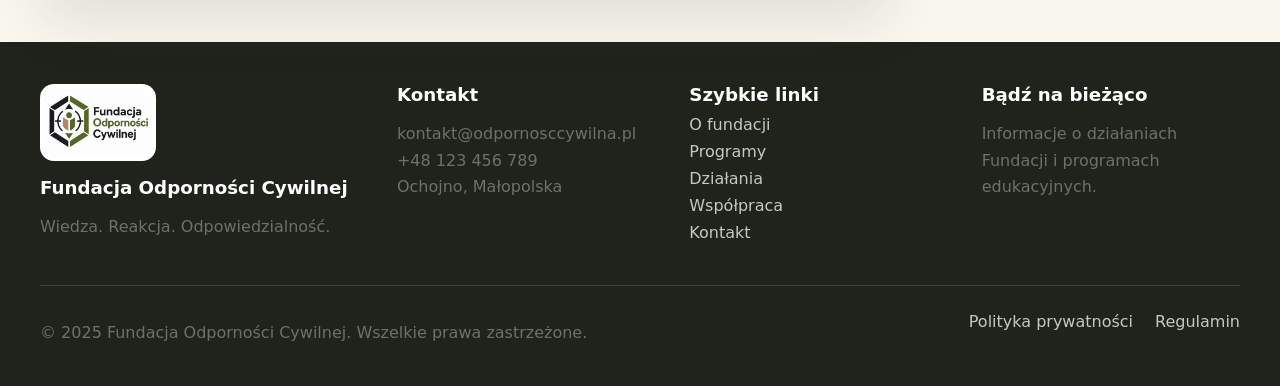
==== commit 66ededa7: "Swap main logo asset" ====
--- a/cywilny-first-responder/index.html
+++ b/cywilny-first-responder/index.html
@@ -8,7 +8,7 @@
   <meta property="og:title" content="Cywilny First Responder | Fundacja Odporności Cywilnej">
   <meta property="og:description" content="Cywilny First Responder to praktyczny program dla osób, które chcą działać skutecznie w sytuacjach nagłych — w domu, pracy, szkole, na ulicy lub podczas wydarzeń lokalnych.">
   <meta property="og:type" content="website">
-  <meta property="og:image" content="../logo_foc_home_1600w%20%20NEW%20MAIN.png">
+  <meta property="og:image" content="../final%20logo.jpeg">
   <link rel="icon" type="image/png" href="../favicon.png">
   <link rel="shortcut icon" href="../favicon.png">
   <link rel="stylesheet" href="../css/style.css">
@@ -17,7 +17,7 @@
   <header class="site-header" id="top">
     <div class="container header-inner">
       <a class="brand site-logo" href="../index.html#top" aria-label="Fundacja Odporności Cywilnej">
-        <img src="../logo_foc_home_1600w%20%20NEW%20MAIN.png" alt="Logo Fundacji Odporności Cywilnej">
+        <img src="../final%20logo.jpeg" alt="Logo Fundacji Odporności Cywilnej">
       </a>
       <button class="nav-toggle" type="button" aria-expanded="false" aria-controls="site-nav">
         <span></span><span></span><span></span>
@@ -87,7 +87,7 @@
 
   <footer class="site-footer">
     <div class="container footer-grid">
-      <div><img class="footer-logo" src="../logo_foc_home_1600w%20%20NEW%20MAIN.png" alt="Logo Fundacji Odporności Cywilnej"><h3>Fundacja Odporności Cywilnej</h3><p>Wiedza. Reakcja. Odpowiedzialność.</p></div>
+      <div><img class="footer-logo" src="../final%20logo.jpeg" alt="Logo Fundacji Odporności Cywilnej"><h3>Fundacja Odporności Cywilnej</h3><p>Wiedza. Reakcja. Odpowiedzialność.</p></div>
       <div><h3>Kontakt</h3><p>kontakt@odpornosccywilna.pl<br>+48 123 456 789<br>Ochojno, Małopolska</p></div>
       <div><h3>Szybkie linki</h3><a href="../index.html#o-fundacji">O fundacji</a><a href="../index.html#programy">Programy</a><a href="../index.html#dzialania">Działania</a><a href="../index.html#wspolpraca">Współpraca</a><a href="../index.html#kontakt">Kontakt</a></div>
       <div><h3>Bądź na bieżąco</h3><p>Informacje o działaniach Fundacji i programach edukacyjnych.</p></div>
--- a/css/style.css
+++ b/css/style.css
@@ -19,8 +19,8 @@
 .section-soft { background: linear-gradient(180deg, #fffdf8 0%, var(--color-bg) 100%); }
 .site-header { position: sticky; top: 0; z-index: 20; min-height: 145px; background: rgba(255,255,255,.94); border-bottom: 1px solid var(--color-border); box-shadow: 0 8px 26px rgba(32,35,29,.05); backdrop-filter: blur(14px); }
 .header-inner { min-height: 145px; display: flex; align-items: center; justify-content: space-between; gap: clamp(42px, 5vw, 72px); padding-block: 0; }
-.brand { flex: 0 0 auto; display: flex; align-items: center; margin: 0; padding: 0; }
-.brand img { height: clamp(105px, 15vw, 220px); width: auto; max-width: none; display: block; object-fit: contain; }
+.brand { flex: 0 0 auto; min-width: 0; max-width: 650px; display: flex; align-items: center; margin: 0; padding: 8px 12px; }
+.brand img { width: auto; max-width: 100%; height: 129px; max-height: 129px; display: block; object-fit: contain; }
 .site-nav { display: flex; flex: 1 1 auto; align-items: center; justify-content: flex-end; gap: clamp(42px, 4vw, 56px); font-size: clamp(18px, 1.6vw, 24px); font-weight: 800; letter-spacing: .015em; color: var(--color-muted); white-space: nowrap; }
 .site-nav a:hover { color: var(--color-olive-dark); }
 .nav-toggle { display: none; border: 0; background: var(--color-sand); border-radius: 14px; padding: 12px; }
@@ -95,8 +95,8 @@
 .site-footer a { display: block; color: rgba(255,255,255,.75); margin: 8px 0; }
 .footer-bottom { border-top: 1px solid rgba(255,255,255,.14); margin-top: 28px; padding-top: 18px; display: flex; justify-content: space-between; gap: 20px; }
 .footer-bottom div { display: flex; gap: 22px; }
-@media (max-width: 980px) { .site-header, .header-inner { min-height: 120px; } .site-nav { gap: clamp(28px, 3vw, 42px); } h1 { font-size: clamp(54px, 6.6vw, 60px); line-height: .98; } .hero-grid, .actions-grid { grid-template-columns: 1fr; } .hero-copy { text-align: center; } .hero-lead, .hero-actions { justify-content: center; margin-left: auto; margin-right: auto; } .hero-image { margin: 0 auto; } .four-cols { grid-template-columns: repeat(2, minmax(0, 1fr)); } .footer-grid { grid-template-columns: repeat(2, minmax(0, 1fr)); } }
-@media (max-width: 860px) { .site-header, .header-inner { min-height: 94px; } .header-inner { padding-block: 0; } .nav-toggle { display: block; flex: 0 0 auto; } .site-nav { position: fixed; inset: 94px 16px auto 16px; display: none; flex-direction: column; align-items: stretch; gap: 0; padding: 14px; background: white; border: 1px solid var(--color-border); border-radius: 18px; box-shadow: var(--shadow-soft); white-space: normal; } .site-nav.is-open { display: flex; } .site-nav a { padding: 14px; } }
+@media (max-width: 980px) { .site-header, .header-inner { min-height: 120px; } .brand { max-width: 520px; } .brand img { height: auto; max-height: 104px; } .site-nav { gap: clamp(28px, 3vw, 42px); } h1 { font-size: clamp(54px, 6.6vw, 60px); line-height: .98; } .hero-grid, .actions-grid { grid-template-columns: 1fr; } .hero-copy { text-align: center; } .hero-lead, .hero-actions { justify-content: center; margin-left: auto; margin-right: auto; } .hero-image { margin: 0 auto; } .four-cols { grid-template-columns: repeat(2, minmax(0, 1fr)); } .footer-grid { grid-template-columns: repeat(2, minmax(0, 1fr)); } }
+@media (max-width: 860px) { .site-header, .header-inner { min-height: 94px; } .header-inner { padding-block: 0; } .brand { flex-basis: auto; max-width: min(85vw, calc(100vw - 112px)); padding: 6px 10px; } .brand img { height: auto; max-height: 82px; } .nav-toggle { display: block; flex: 0 0 auto; } .site-nav { position: fixed; inset: 94px 16px auto 16px; display: none; flex-direction: column; align-items: stretch; gap: 0; padding: 14px; background: white; border: 1px solid var(--color-border); border-radius: 18px; box-shadow: var(--shadow-soft); white-space: normal; } .site-nav.is-open { display: flex; } .site-nav a { padding: 14px; } }
 @media (max-width: 768px) { .wspolpraca-watermark { width: 260px; max-width: none; right: -60px; bottom: 10px; opacity: .08; } .o-fundacji-watermark { width: 260px; max-width: none; right: -60px; bottom: 10px; opacity: 0.07; } }
 @media (max-width: 760px) { .site-nav.is-open { display: flex; } h1 { font-size: clamp(42px, 10vw, 46px); line-height: 1; } .hero { padding-top: 36px; padding-bottom: 30px; } .hero-lead { margin-top: 14px; } .site-nav a { padding: 14px; } .four-cols, .action-list, .mission-card, .cta-card, .footer-grid { grid-template-columns: 1fr; } .mission-card { text-align: left; } .mission-aside { justify-items: center; text-align: center; } .mission-icon { margin-inline: auto; } .bio-tags { grid-template-columns: repeat(2, minmax(0, 1fr)); gap: 12px; } .collaboration-card { width: min(100% - 32px, 900px); padding: 28px 22px; background: linear-gradient(135deg, rgba(255,253,248,.92), rgba(244,238,224,.86)); } .cta-card { text-align: center; } .footer-bottom, .footer-bottom div { flex-direction: column; } }
 
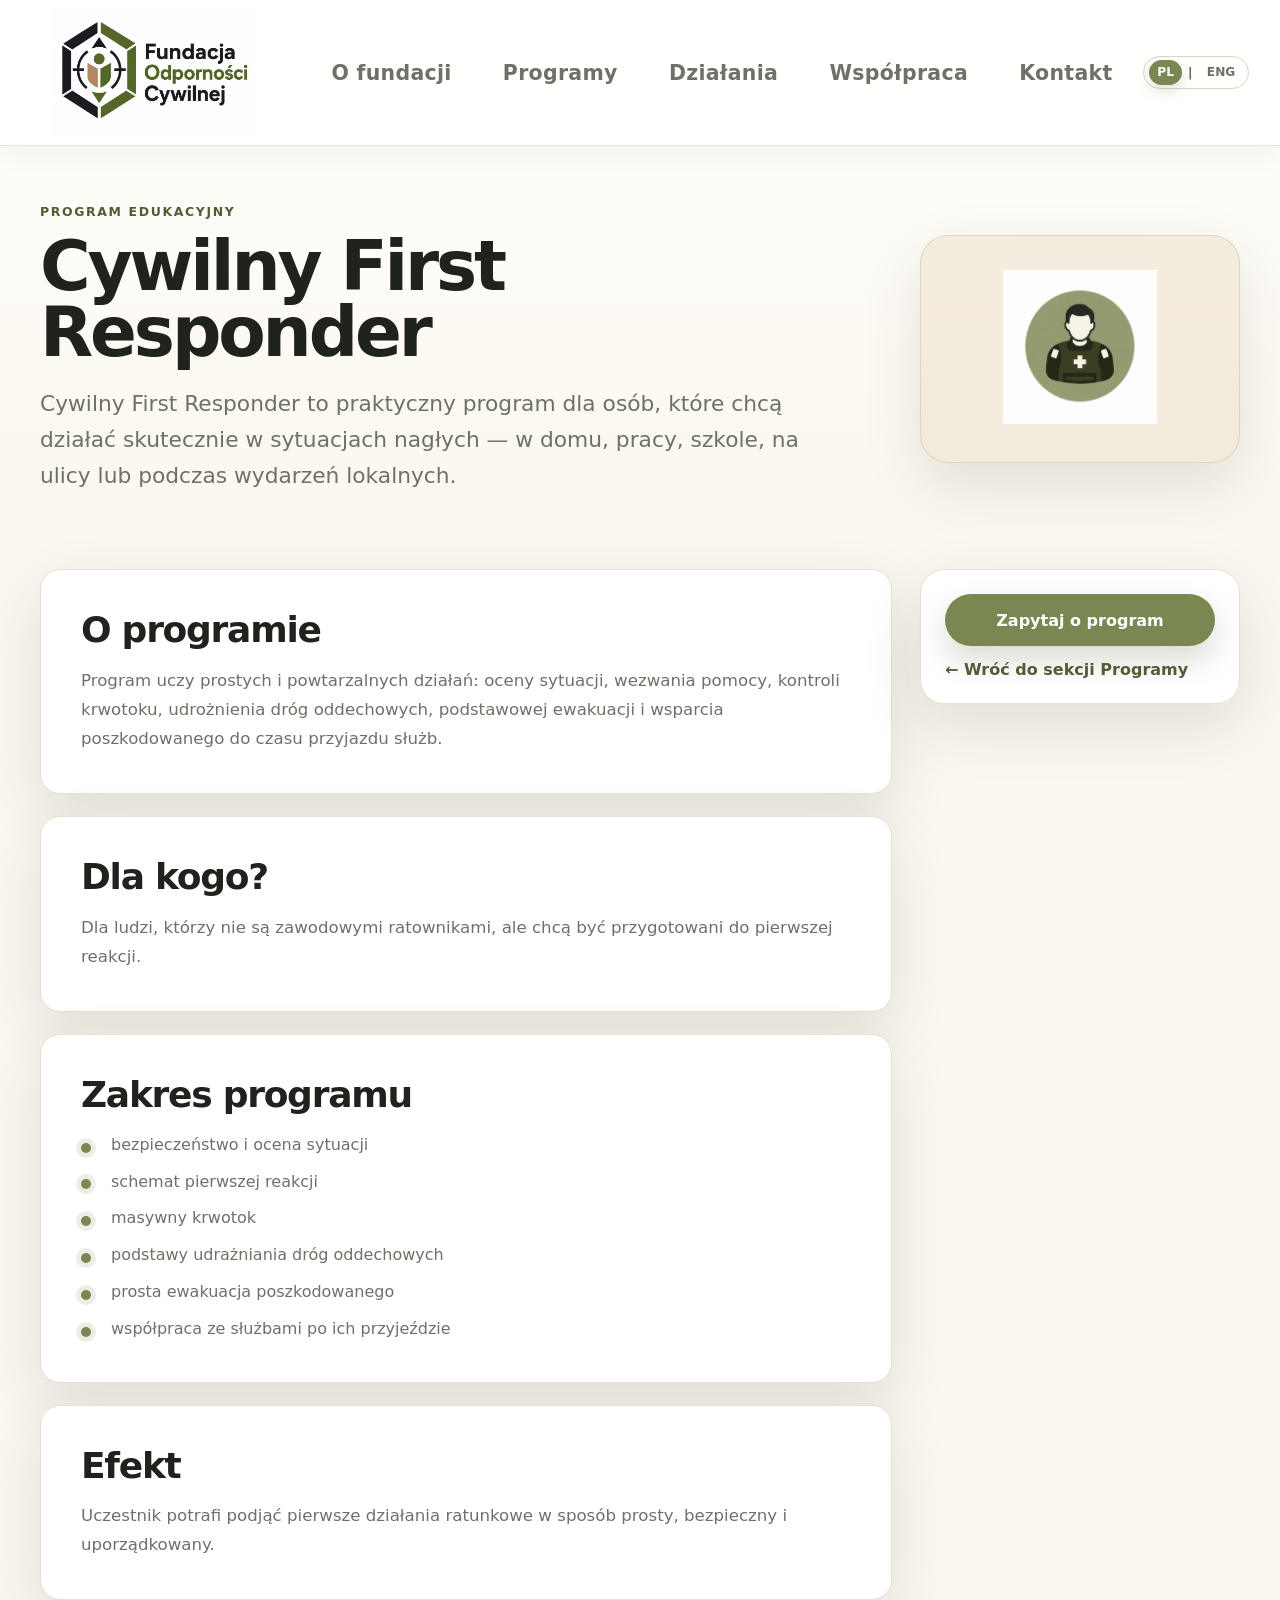
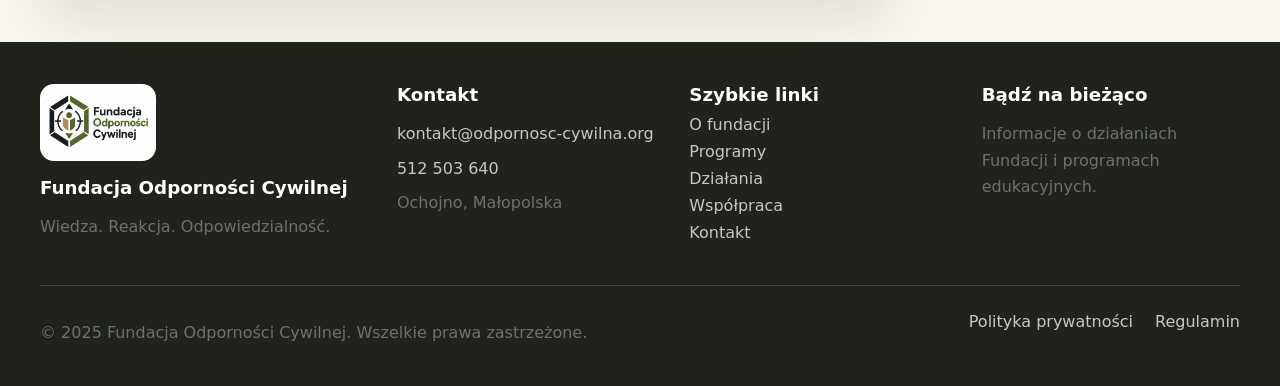
==== commit bd13f03e: "Update foundation contact details" ====
--- a/cywilny-first-responder/index.html
+++ b/cywilny-first-responder/index.html
@@ -88,7 +88,7 @@
   <footer class="site-footer">
     <div class="container footer-grid">
       <div><img class="footer-logo" src="../final%20logo.jpeg" alt="Logo Fundacji Odporności Cywilnej"><h3>Fundacja Odporności Cywilnej</h3><p>Wiedza. Reakcja. Odpowiedzialność.</p></div>
-      <div><h3>Kontakt</h3><p>kontakt@odpornosccywilna.pl<br>+48 123 456 789<br>Ochojno, Małopolska</p></div>
+      <div><h3>Kontakt</h3><p><a href="mailto:kontakt@odpornosc-cywilna.org">kontakt@odpornosc-cywilna.org</a><a href="tel:+48512503640">512 503 640</a>Ochojno, Małopolska</p></div>
       <div><h3>Szybkie linki</h3><a href="../index.html#o-fundacji">O fundacji</a><a href="../index.html#programy">Programy</a><a href="../index.html#dzialania">Działania</a><a href="../index.html#wspolpraca">Współpraca</a><a href="../index.html#kontakt">Kontakt</a></div>
       <div><h3>Bądź na bieżąco</h3><p>Informacje o działaniach Fundacji i programach edukacyjnych.</p></div>
     </div>
--- a/css/style.css
+++ b/css/style.css
@@ -31,6 +31,7 @@
 .eyebrow { margin: 0 0 14px; color: var(--color-olive-dark); font-size: .78rem; font-weight: 800; letter-spacing: .13em; text-transform: uppercase; }
 h1, h2, h3, p { overflow-wrap: anywhere; }
 h1 { margin: 0; font-size: clamp(54px, 5.4vw, 80px); line-height: .96; font-weight: 800; letter-spacing: -.045em; }
+html[lang="pl"] .hero-title-pl { line-height: 1.05; }
 h1 span, h2 span { color: var(--color-olive); }
 h2 { margin: 0; font-size: clamp(32px, 4vw, 52px); line-height: 1.1; letter-spacing: -.035em; }
 h3 { margin: 18px 0 10px; font-size: 1.14rem; }
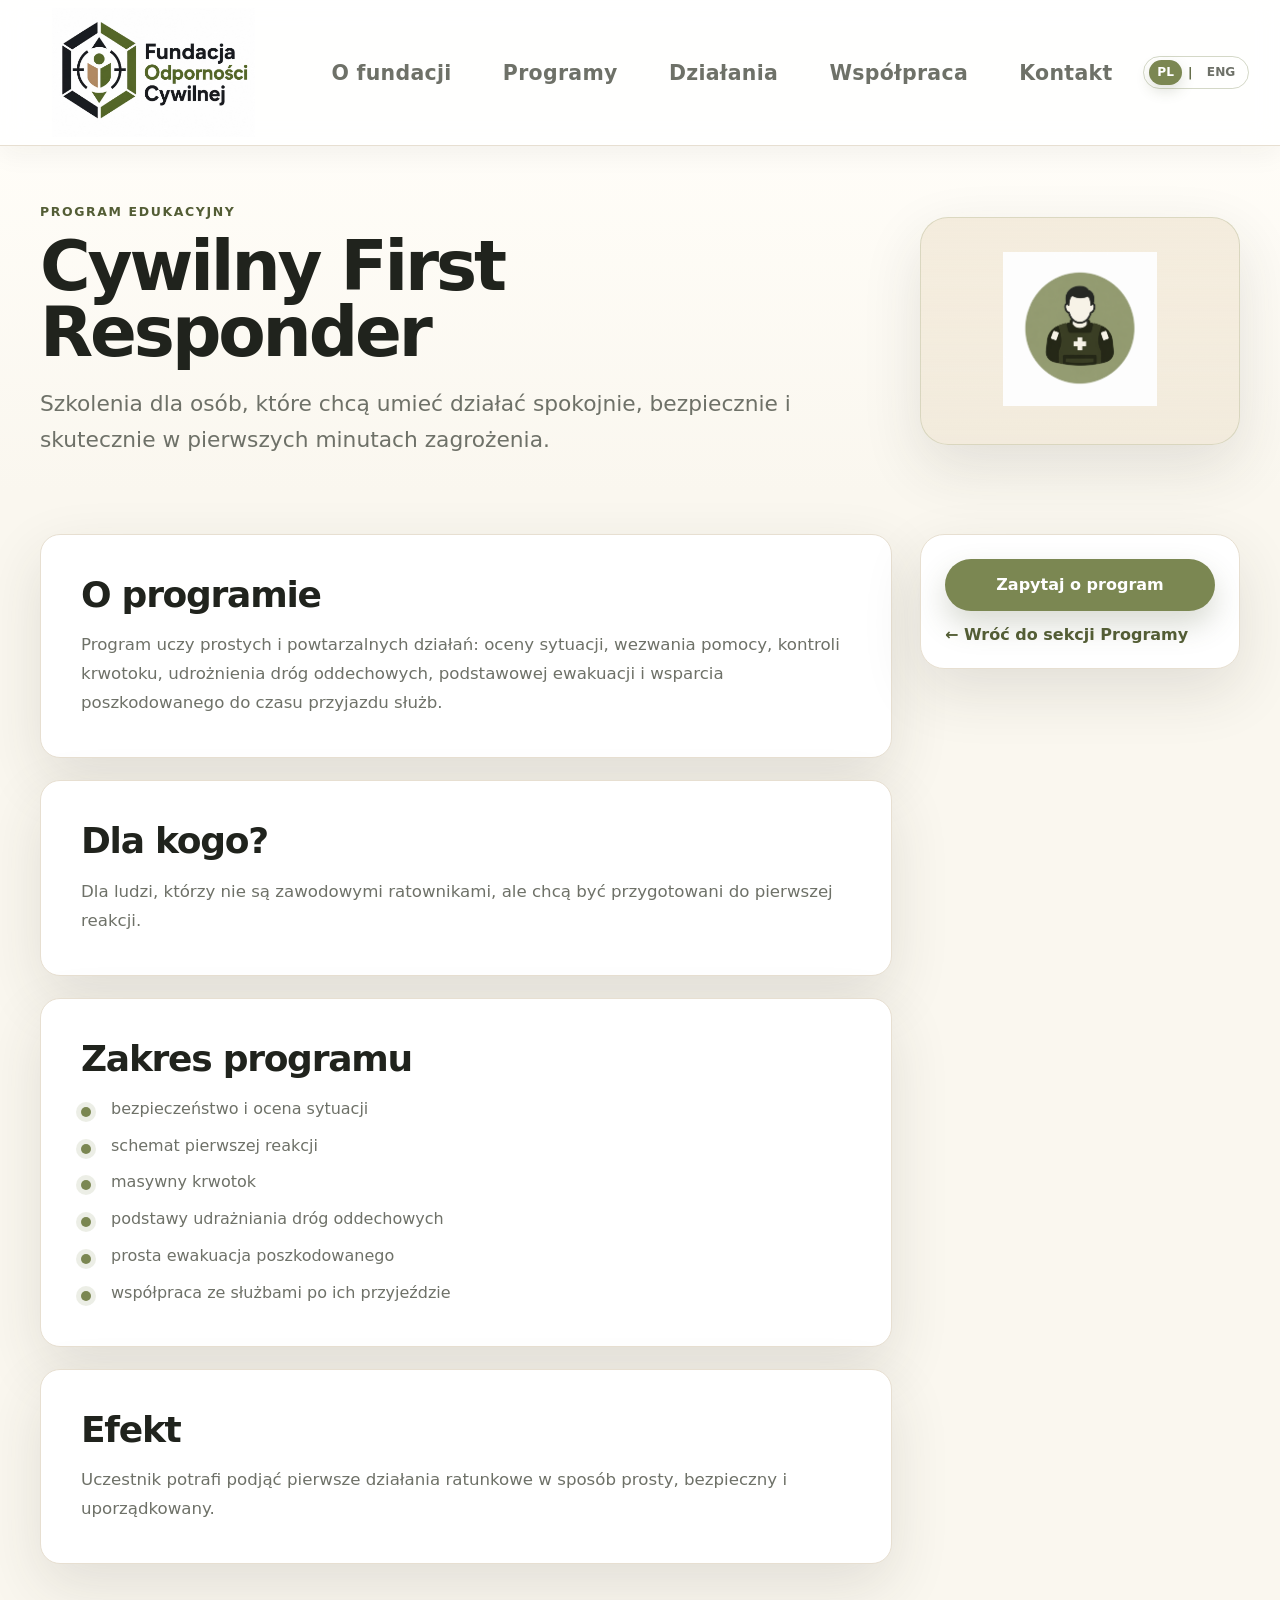
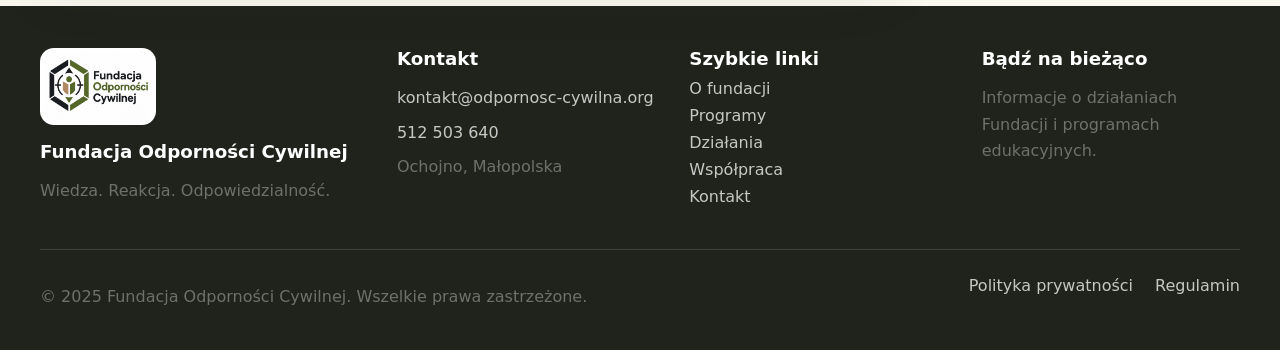
==== commit 3c9ecc12: "Update programs section to four offerings" ====
--- a/cywilny-first-responder/index.html
+++ b/cywilny-first-responder/index.html
@@ -4,9 +4,9 @@
   <meta charset="utf-8">
   <meta name="viewport" content="width=device-width, initial-scale=1">
   <title>Cywilny First Responder | Fundacja Odporności Cywilnej</title>
-  <meta name="description" content="Cywilny First Responder to praktyczny program dla osób, które chcą działać skutecznie w sytuacjach nagłych — w domu, pracy, szkole, na ulicy lub podczas wydarzeń lokalnych.">
+  <meta name="description" content="Szkolenia dla osób, które chcą umieć działać spokojnie, bezpiecznie i skutecznie w pierwszych minutach zagrożenia.">
   <meta property="og:title" content="Cywilny First Responder | Fundacja Odporności Cywilnej">
-  <meta property="og:description" content="Cywilny First Responder to praktyczny program dla osób, które chcą działać skutecznie w sytuacjach nagłych — w domu, pracy, szkole, na ulicy lub podczas wydarzeń lokalnych.">
+  <meta property="og:description" content="Szkolenia dla osób, które chcą umieć działać spokojnie, bezpiecznie i skutecznie w pierwszych minutach zagrożenia.">
   <meta property="og:type" content="website">
   <meta property="og:image" content="../final%20logo.jpeg">
   <link rel="icon" type="image/png" href="../favicon.png">
@@ -44,7 +44,7 @@
         <div>
           <p class="eyebrow">Program edukacyjny</p>
           <h1>Cywilny First Responder</h1>
-          <p class="program-lead">Cywilny First Responder to praktyczny program dla osób, które chcą działać skutecznie w sytuacjach nagłych — w domu, pracy, szkole, na ulicy lub podczas wydarzeń lokalnych.</p>
+          <p class="program-lead">Szkolenia dla osób, które chcą umieć działać spokojnie, bezpiecznie i skutecznie w pierwszych minutach zagrożenia.</p>
         </div>
         <div class="program-hero-card" aria-hidden="true"><img src="../repsonder.png" alt=""></div>
       </div>
--- a/css/style.css
+++ b/css/style.css
@@ -32,6 +32,7 @@
 h1, h2, h3, p { overflow-wrap: anywhere; }
 h1 { margin: 0; font-size: clamp(54px, 5.4vw, 80px); line-height: .96; font-weight: 800; letter-spacing: -.045em; }
 html[lang="pl"] .hero-title-pl { line-height: 1.05; }
+.hero-title-pl { font-size: clamp(48px, 4.7vw, 70px); line-height: 1.03; overflow-wrap: normal; }
 h1 span, h2 span { color: var(--color-olive); }
 h2 { margin: 0; font-size: clamp(32px, 4vw, 52px); line-height: 1.1; letter-spacing: -.035em; }
 h3 { margin: 18px 0 10px; font-size: 1.14rem; }
@@ -96,10 +97,10 @@
 .site-footer a { display: block; color: rgba(255,255,255,.75); margin: 8px 0; }
 .footer-bottom { border-top: 1px solid rgba(255,255,255,.14); margin-top: 28px; padding-top: 18px; display: flex; justify-content: space-between; gap: 20px; }
 .footer-bottom div { display: flex; gap: 22px; }
-@media (max-width: 980px) { .site-header, .header-inner { min-height: 120px; } .brand { max-width: 520px; } .brand img { height: auto; max-height: 104px; } .site-nav { gap: clamp(28px, 3vw, 42px); } h1 { font-size: clamp(54px, 6.6vw, 60px); line-height: .98; } .hero-grid, .actions-grid { grid-template-columns: 1fr; } .hero-copy { text-align: center; } .hero-lead, .hero-actions { justify-content: center; margin-left: auto; margin-right: auto; } .hero-image { margin: 0 auto; } .four-cols { grid-template-columns: repeat(2, minmax(0, 1fr)); } .footer-grid { grid-template-columns: repeat(2, minmax(0, 1fr)); } }
+@media (max-width: 980px) { .site-header, .header-inner { min-height: 120px; } .brand { max-width: 520px; } .brand img { height: auto; max-height: 104px; } .site-nav { gap: clamp(28px, 3vw, 42px); } h1 { font-size: clamp(54px, 6.6vw, 60px); line-height: .98; } .hero-title-pl { font-size: clamp(50px, 6vw, 58px); line-height: 1.04; } .hero-grid, .actions-grid { grid-template-columns: 1fr; } .hero-copy { text-align: center; } .hero-lead, .hero-actions { justify-content: center; margin-left: auto; margin-right: auto; } .hero-image { margin: 0 auto; } .four-cols { grid-template-columns: repeat(2, minmax(0, 1fr)); } .footer-grid { grid-template-columns: repeat(2, minmax(0, 1fr)); } }
 @media (max-width: 860px) { .site-header, .header-inner { min-height: 94px; } .header-inner { padding-block: 0; } .brand { flex-basis: auto; max-width: min(85vw, calc(100vw - 112px)); padding: 6px 10px; } .brand img { height: auto; max-height: 82px; } .nav-toggle { display: block; flex: 0 0 auto; } .site-nav { position: fixed; inset: 94px 16px auto 16px; display: none; flex-direction: column; align-items: stretch; gap: 0; padding: 14px; background: white; border: 1px solid var(--color-border); border-radius: 18px; box-shadow: var(--shadow-soft); white-space: normal; } .site-nav.is-open { display: flex; } .site-nav a { padding: 14px; } }
 @media (max-width: 768px) { .wspolpraca-watermark { width: 260px; max-width: none; right: -60px; bottom: 10px; opacity: .08; } .o-fundacji-watermark { width: 260px; max-width: none; right: -60px; bottom: 10px; opacity: 0.07; } }
-@media (max-width: 760px) { .site-nav.is-open { display: flex; } h1 { font-size: clamp(42px, 10vw, 46px); line-height: 1; } .hero { padding-top: 36px; padding-bottom: 30px; } .hero-lead { margin-top: 14px; } .site-nav a { padding: 14px; } .four-cols, .action-list, .mission-card, .cta-card, .footer-grid { grid-template-columns: 1fr; } .mission-card { text-align: left; } .mission-aside { justify-items: center; text-align: center; } .mission-icon { margin-inline: auto; } .bio-tags { grid-template-columns: repeat(2, minmax(0, 1fr)); gap: 12px; } .collaboration-card { width: min(100% - 32px, 900px); padding: 28px 22px; background: linear-gradient(135deg, rgba(255,253,248,.92), rgba(244,238,224,.86)); } .cta-card { text-align: center; } .footer-bottom, .footer-bottom div { flex-direction: column; } }
+@media (max-width: 760px) { .site-nav.is-open { display: flex; } h1 { font-size: clamp(42px, 10vw, 46px); line-height: 1; } .hero-title-pl { font-size: clamp(38px, 9.2vw, 44px); line-height: 1.06; } .hero { padding-top: 36px; padding-bottom: 30px; } .hero-lead { margin-top: 14px; } .site-nav a { padding: 14px; } .four-cols, .action-list, .mission-card, .cta-card, .footer-grid { grid-template-columns: 1fr; } .mission-card { text-align: left; } .mission-aside { justify-items: center; text-align: center; } .mission-icon { margin-inline: auto; } .bio-tags { grid-template-columns: repeat(2, minmax(0, 1fr)); gap: 12px; } .collaboration-card { width: min(100% - 32px, 900px); padding: 28px 22px; background: linear-gradient(135deg, rgba(255,253,248,.92), rgba(244,238,224,.86)); } .cta-card { text-align: center; } .footer-bottom, .footer-bottom div { flex-direction: column; } }
 
 .program-card { display: block; height: 100%; }
 .program-card h3 { color: var(--color-dark); }
